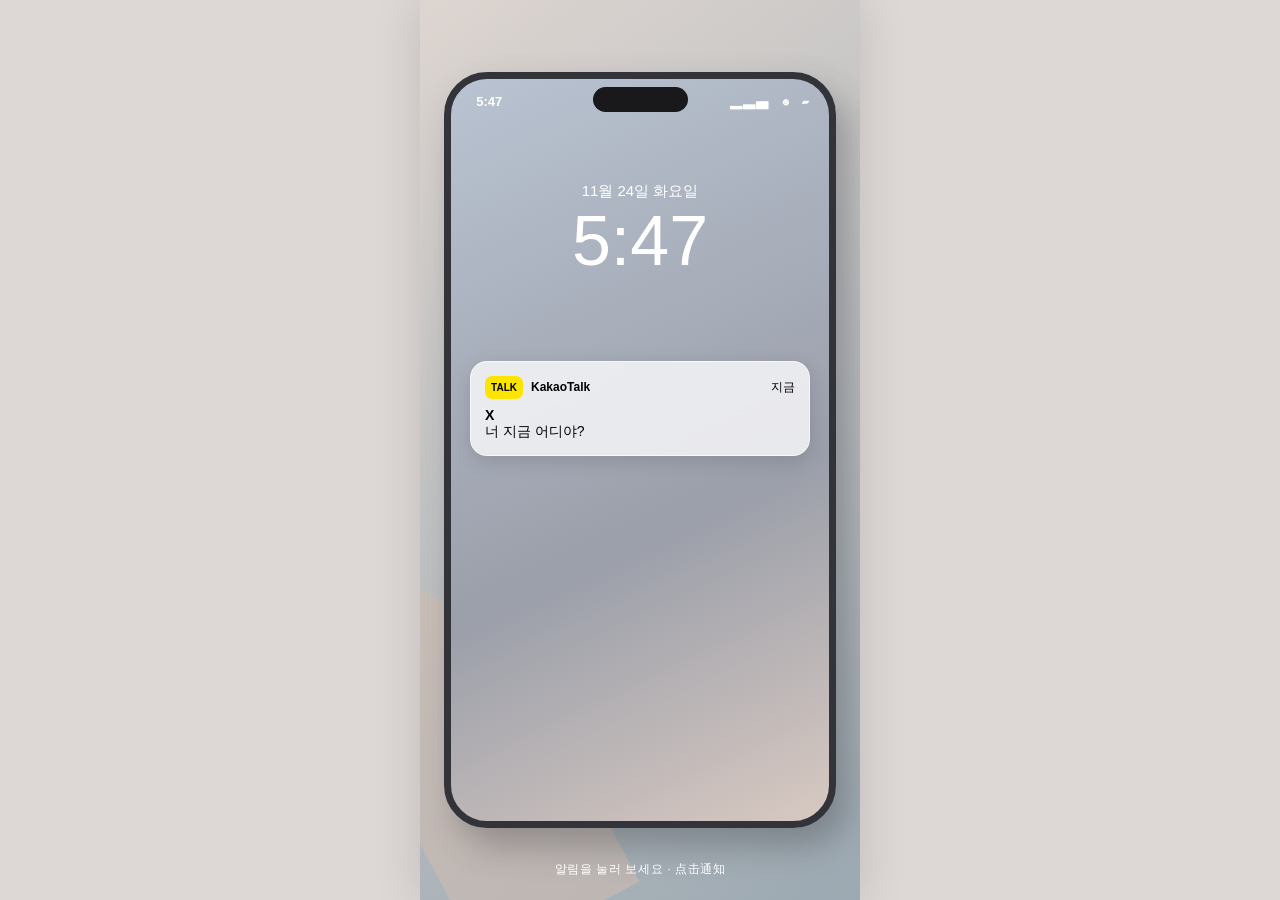
==== phone/demo.html @ fc139554 "Deploy first-person found-phone interactive Safari demo" ====
<!doctype html><html lang="ko"><head><meta charset="utf-8"><meta name="viewport" content="width=device-width,initial-scale=1,viewport-fit=cover"><title>拾得 · X / 互动原型</title><style>
*{box-sizing:border-box}body{margin:0;background:#ddd8d5;font-family:-apple-system,BlinkMacSystemFont,'Apple SD Gothic Neo',sans-serif;color:#292b30}button{font:inherit;cursor:pointer}main{height:100dvh;max-width:440px;margin:auto;position:relative;overflow:hidden;background:#b8bfc5;box-shadow:0 0 45px #0002}.scene{position:absolute;inset:0;display:none}.scene.on{display:flex}.pick{align-items:center;justify-content:center;background:linear-gradient(145deg,#ddd5d0,#9ca9b2)}.pick:before{content:"";position:absolute;top:-10%;right:-20%;width:75%;height:40%;border-top:2px solid #5f655d66;transform:rotate(-23deg)}.hand{position:absolute;bottom:-5%;left:-8%;width:40%;height:42%;border-radius:45% 55% 0 0;background:#d5bdb0;transform:rotate(-28deg);opacity:.5}.phone{width:89%;height:84%;border:7px solid #32343a;border-radius:43px;overflow:hidden;box-shadow:12px 18px 35px #30303555;background:linear-gradient(155deg,#b9c3d1,#9b9faa 60%,#d8c9c1);position:relative}.island{width:95px;height:25px;background:#19191b;border-radius:18px;margin:8px auto}.status{position:absolute;top:15px;left:25px;right:20px;display:flex;justify-content:space-between;color:white;font-size:13px;font-weight:700}.date{text-align:center;margin-top:70px;color:white;font-size:15px}.clock{text-align:center;font-size:70px;color:white;font-weight:200}.notice{position:absolute;top:38%;left:5%;width:90%;border:1px solid #fff9;background:#f6f6f8d9;backdrop-filter:blur(18px);border-radius:17px;padding:14px;text-align:left;box-shadow:0 5px 20px #0002}.notice .head{display:flex;align-items:center;gap:8px;font-size:12px}.icon{background:#fee500;border-radius:7px;padding:6px;font-weight:800;font-size:10px}.notice p{font-size:14px;margin:8px 0 0}.hint{position:absolute;bottom:22px;color:white;font-size:12px;letter-spacing:.05em}.chat{flex-direction:column;background:#b7c9d9}.chathead{padding:calc(18px + env(safe-area-inset-top)) 17px 13px;display:flex;align-items:center;gap:12px;font-size:17px;font-weight:700}.chathead button{border:0;background:none;font-size:28px}.chathead small{margin-left:auto;font-weight:400}.msgs{overflow:auto;flex:1;padding:12px 13px 24px}.day{background:#9eb2c2;color:#eef3f6;font-size:11px;border-radius:18px;width:max-content;margin:10px auto 24px;padding:7px 12px}.msg{display:flex;align-items:flex-end;gap:7px;margin:15px 0}.msg.mine{justify-content:flex-end}.avatar{width:35px;height:35px;border-radius:13px;background:#dce3e2;display:grid;place-items:center;font-size:12px;flex-shrink:0}.sender{font-size:12px;margin-bottom:5px}.bubble{background:white;padding:10px 12px;border-radius:4px 13px 13px 13px;max-width:245px;font-size:14px;line-height:1.5;white-space:pre-line}.mine .bubble{background:#fee500;border-radius:13px 4px 13px 13px}.time{font-size:10px;color:#677787}.audio{display:flex;align-items:center;gap:8px;min-width:174px}.play{width:30px;height:30px;border-radius:50%;border:0;background:#353b40;color:white}.bars{display:flex;gap:2px;align-items:center}.bars i{width:2px;background:#89919a;border-radius:3px}.audio small{font-size:11px;color:#777}.input{height:68px;background:white;display:flex;align-items:center;gap:12px;padding:10px 14px}.input span{font-size:23px;color:#888}.input div{flex:1;background:#f4f4f5;border-radius:17px;padding:10px;color:#aaa;font-size:13px}.next{position:absolute;right:14px;bottom:82px;border:0;background:#313b43;color:white;border-radius:22px;padding:10px 15px;font-size:12px}.end{align-items:center;justify-content:center;background:linear-gradient(#bbc4c9,#e2d8d3)}.figure{position:relative;width:76%;height:65%;background:linear-gradient(#c9c0bc 0 47%,#484950 47%);border-radius:47% 47% 15% 15%;overflow:hidden}.hair{position:absolute;top:11%;left:25%;width:50%;height:27%;background:#4d4541;border-radius:50% 50% 25% 25%}.face{position:absolute;top:25%;left:31%;width:39%;height:27%;background:#dbc2b5;border-radius:40% 40% 47% 47%}.eyes{position:absolute;top:42%;left:40%;letter-spacing:26px}.endtext{position:absolute;bottom:12%;left:9%;right:9%;text-align:center;background:#fff9;border-radius:14px;padding:16px;font-size:18px}.endtext small{display:block;font-size:12px;color:#666;margin-top:5px}.restart{position:absolute;top:24px;right:18px;border:0;background:#fffa;border-radius:20px;padding:9px 13px}</style></head><body><main><section id="pick" class="scene pick on"><div class="hand"></div><div class="phone"><div class="island"></div><div class="status"><span>5:47</span><span>▂▃▅　◉　▰</span></div><div class="date">11월 24일 화요일</div><div class="clock">5:47</div><button class="notice" id="notice"><div class="head"><span class="icon">TALK</span><b>KakaoTalk</b><span style="margin-left:auto">지금</span></div><p><b>X</b><br>너 지금 어디야?</p></button></div><div class="hint">알림을 눌러 보세요 · 点击通知</div></section><section id="chat" class="scene chat"><div class="chathead"><button id="back">‹</button>X ♡<small>⌕　☰</small></div><div class="msgs" id="msgs"><div class="day">2026년 11월 23일 월요일</div><div class="msg"><div class="avatar">SC</div><div><div class="sender">성찬</div><div class="bubble">집에 갔어?</div></div><div class="time">22:08</div></div><div class="msg mine"><span class="time">22:10</span><div class="bubble">응 거의 다 왔어</div></div><div class="msg"><div class="avatar">SC</div><div><div class="sender">성찬</div><div class="bubble">아 맞다<br>내 후드 너 입고 갔지 ㅋㅋ</div></div><div class="time">22:12</div></div><div class="msg mine"><span class="time">22:13</span><div class="bubble">왜 돌려줘? ㅎㅎ</div></div><div class="msg"><div class="avatar">SC</div><div><div class="sender">성찬</div><div class="bubble">아니 ㅋㅋ<br>그냥 다음에 입고 와</div></div><div class="time">22:14</div></div><div class="day">2026년 11월 24일 화요일</div><div class="msg"><div class="avatar">SC</div><div><div class="sender">성찬</div><div class="bubble">오늘 늦게 끝나?</div></div><div class="time">17:31</div></div><div class="msg mine"><span class="time">17:34</span><div class="bubble">조금만 더 하면 끝나</div></div><div class="msg"><div class="avatar">SC</div><div><div class="sender">성찬</div><div class="bubble"><div class="audio"><button class="play" data-n="0">▶</button><div class="bars"></div><small>0:09</small></div></div></div><div class="time">17:35</div></div><div class="msg mine"><span class="time">17:39</span><div class="bubble">왜 ㅋㅋ</div></div><div class="msg"><div class="avatar">SC</div><div><div class="sender">성찬</div><div class="bubble"><div class="audio"><button class="play" data-n="1">▶</button><div class="bars"></div><small>0:07</small></div></div></div><div class="time">17:40</div></div><div class="msg"><div class="avatar">SC</div><div><div class="sender">성찬</div><div class="bubble">아무것도 아니야 ㅋㅋ</div></div><div class="time">17:41</div></div><div class="msg mine"><span class="time">17:47</span><div class="bubble">너 지금 어디야?</div></div></div><div class="input"><span>＋</span><div>메시지 입력</div><span>☺</span></div><button class="next" id="ending">뒤에서 발소리가 들린다…　›</button></section><section id="end" class="scene end"><button class="restart" id="restart">↻ 다시 보기</button><div class="figure"><div class="hair"></div><div class="face"></div><div class="eyes">· ·</div></div><div class="endtext" id="endtext">저기…<small>那个……</small></div></section></main><script>
const $=s=>document.querySelector(s);function show(id){document.querySelectorAll('.scene').forEach(e=>e.classList.toggle('on',e.id===id))}$('#notice').onclick=()=>{show('chat');$('#msgs').scrollTop=$('#msgs').scrollHeight};$('#back').onclick=()=>show('pick');document.querySelectorAll('.bars').forEach(e=>{for(let i=0;i<24;i++){let b=document.createElement('i');b.style.height=(4+Math.abs(Math.sin(i*1.7))*17)+'px';e.append(b)}});document.querySelectorAll('.play').forEach(b=>b.onclick=()=>{let lines=['아, 너 오늘 늦게 끝나? 나 지금 근처인데.','아니, 그냥… 너 좋아하는 빵집 지나가다가 생각나서.'];if(!('speechSynthesis'in window)){alert('此浏览器暂不支持示意语音');return}let u=new SpeechSynthesisUtterance(lines[+b.dataset.n]);u.lang='ko-KR';u.rate=.92;speechSynthesis.cancel();speechSynthesis.speak(u);b.textContent='Ⅱ';u.onend=()=>b.textContent='▶'});$('#ending').onclick=()=>{speechSynthesis?.cancel();show('end');let e=$('#endtext');e.innerHTML='저기…<small>那个……</small>';setTimeout(()=>e.innerHTML='그거 제 폰인데요.<small>那是我的手机。</small>',1800);setTimeout(()=>e.innerHTML='…어? 너였어?<small>……诶？是你啊？</small>',3900)};$('#restart').onclick=()=>show('pick');
</script></body></html>
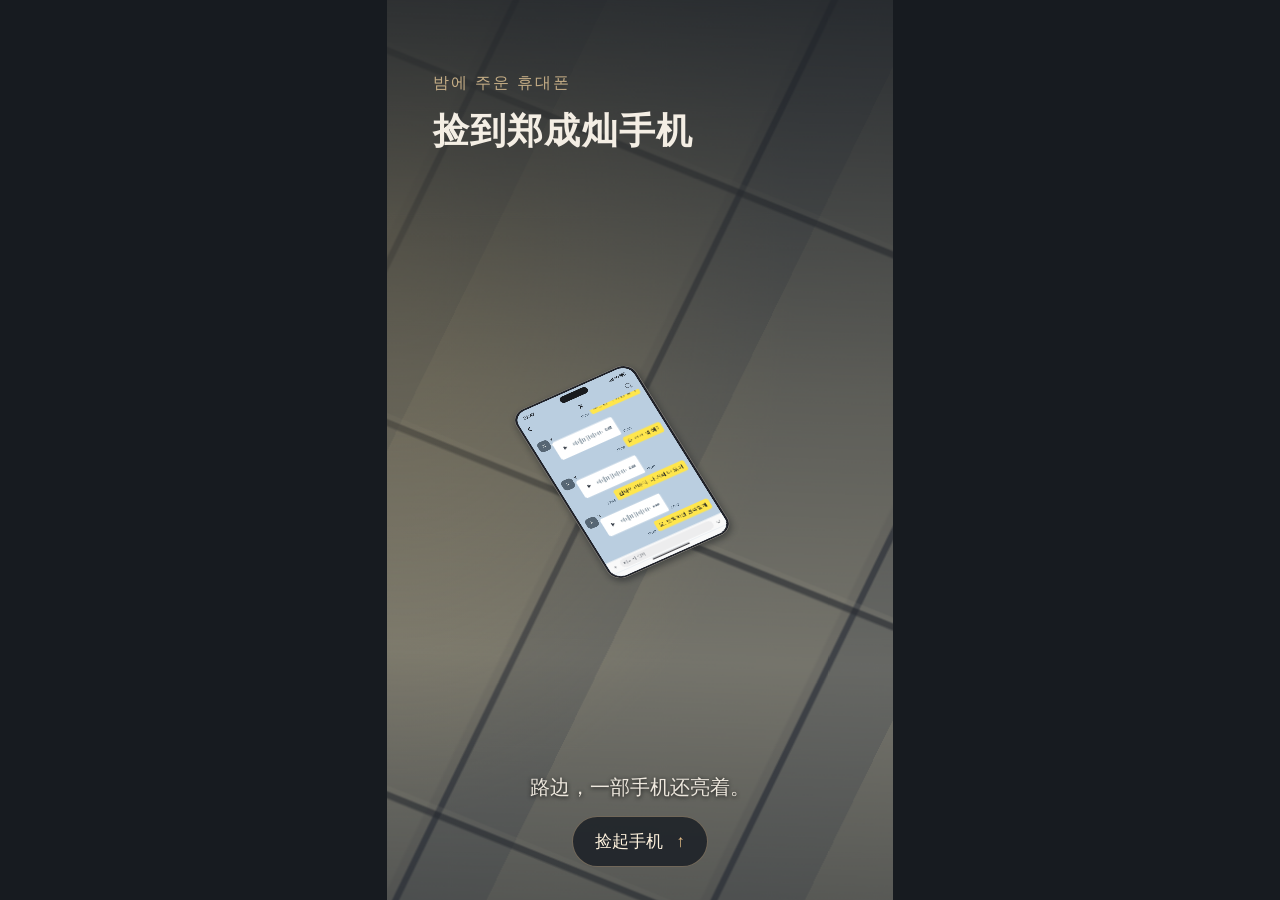
==== commit e6fc6b67: "Complete the first-person found-phone story for mobile" ====
--- a/phone/demo.html
+++ b/phone/demo.html
@@ -1,4 +1,10 @@
-<!doctype html><html lang="ko"><head><meta charset="utf-8"><meta name="viewport" content="width=device-width,initial-scale=1,viewport-fit=cover"><title>拾得 · X / 互动原型</title><style>
-*{box-sizing:border-box}body{margin:0;background:#ddd8d5;font-family:-apple-system,BlinkMacSystemFont,'Apple SD Gothic Neo',sans-serif;color:#292b30}button{font:inherit;cursor:pointer}main{height:100dvh;max-width:440px;margin:auto;position:relative;overflow:hidden;background:#b8bfc5;box-shadow:0 0 45px #0002}.scene{position:absolute;inset:0;display:none}.scene.on{display:flex}.pick{align-items:center;justify-content:center;background:linear-gradient(145deg,#ddd5d0,#9ca9b2)}.pick:before{content:"";position:absolute;top:-10%;right:-20%;width:75%;height:40%;border-top:2px solid #5f655d66;transform:rotate(-23deg)}.hand{position:absolute;bottom:-5%;left:-8%;width:40%;height:42%;border-radius:45% 55% 0 0;background:#d5bdb0;transform:rotate(-28deg);opacity:.5}.phone{width:89%;height:84%;border:7px solid #32343a;border-radius:43px;overflow:hidden;box-shadow:12px 18px 35px #30303555;background:linear-gradient(155deg,#b9c3d1,#9b9faa 60%,#d8c9c1);position:relative}.island{width:95px;height:25px;background:#19191b;border-radius:18px;margin:8px auto}.status{position:absolute;top:15px;left:25px;right:20px;display:flex;justify-content:space-between;color:white;font-size:13px;font-weight:700}.date{text-align:center;margin-top:70px;color:white;font-size:15px}.clock{text-align:center;font-size:70px;color:white;font-weight:200}.notice{position:absolute;top:38%;left:5%;width:90%;border:1px solid #fff9;background:#f6f6f8d9;backdrop-filter:blur(18px);border-radius:17px;padding:14px;text-align:left;box-shadow:0 5px 20px #0002}.notice .head{display:flex;align-items:center;gap:8px;font-size:12px}.icon{background:#fee500;border-radius:7px;padding:6px;font-weight:800;font-size:10px}.notice p{font-size:14px;margin:8px 0 0}.hint{position:absolute;bottom:22px;color:white;font-size:12px;letter-spacing:.05em}.chat{flex-direction:column;background:#b7c9d9}.chathead{padding:calc(18px + env(safe-area-inset-top)) 17px 13px;display:flex;align-items:center;gap:12px;font-size:17px;font-weight:700}.chathead button{border:0;background:none;font-size:28px}.chathead small{margin-left:auto;font-weight:400}.msgs{overflow:auto;flex:1;padding:12px 13px 24px}.day{background:#9eb2c2;color:#eef3f6;font-size:11px;border-radius:18px;width:max-content;margin:10px auto 24px;padding:7px 12px}.msg{display:flex;align-items:flex-end;gap:7px;margin:15px 0}.msg.mine{justify-content:flex-end}.avatar{width:35px;height:35px;border-radius:13px;background:#dce3e2;display:grid;place-items:center;font-size:12px;flex-shrink:0}.sender{font-size:12px;margin-bottom:5px}.bubble{background:white;padding:10px 12px;border-radius:4px 13px 13px 13px;max-width:245px;font-size:14px;line-height:1.5;white-space:pre-line}.mine .bubble{background:#fee500;border-radius:13px 4px 13px 13px}.time{font-size:10px;color:#677787}.audio{display:flex;align-items:center;gap:8px;min-width:174px}.play{width:30px;height:30px;border-radius:50%;border:0;background:#353b40;color:white}.bars{display:flex;gap:2px;align-items:center}.bars i{width:2px;background:#89919a;border-radius:3px}.audio small{font-size:11px;color:#777}.input{height:68px;background:white;display:flex;align-items:center;gap:12px;padding:10px 14px}.input span{font-size:23px;color:#888}.input div{flex:1;background:#f4f4f5;border-radius:17px;padding:10px;color:#aaa;font-size:13px}.next{position:absolute;right:14px;bottom:82px;border:0;background:#313b43;color:white;border-radius:22px;padding:10px 15px;font-size:12px}.end{align-items:center;justify-content:center;background:linear-gradient(#bbc4c9,#e2d8d3)}.figure{position:relative;width:76%;height:65%;background:linear-gradient(#c9c0bc 0 47%,#484950 47%);border-radius:47% 47% 15% 15%;overflow:hidden}.hair{position:absolute;top:11%;left:25%;width:50%;height:27%;background:#4d4541;border-radius:50% 50% 25% 25%}.face{position:absolute;top:25%;left:31%;width:39%;height:27%;background:#dbc2b5;border-radius:40% 40% 47% 47%}.eyes{position:absolute;top:42%;left:40%;letter-spacing:26px}.endtext{position:absolute;bottom:12%;left:9%;right:9%;text-align:center;background:#fff9;border-radius:14px;padding:16px;font-size:18px}.endtext small{display:block;font-size:12px;color:#666;margin-top:5px}.restart{position:absolute;top:24px;right:18px;border:0;background:#fffa;border-radius:20px;padding:9px 13px}</style></head><body><main><section id="pick" class="scene pick on"><div class="hand"></div><div class="phone"><div class="island"></div><div class="status"><span>5:47</span><span>▂▃▅　◉　▰</span></div><div class="date">11월 24일 화요일</div><div class="clock">5:47</div><button class="notice" id="notice"><div class="head"><span class="icon">TALK</span><b>KakaoTalk</b><span style="margin-left:auto">지금</span></div><p><b>X</b><br>너 지금 어디야?</p></button></div><div class="hint">알림을 눌러 보세요 · 点击通知</div></section><section id="chat" class="scene chat"><div class="chathead"><button id="back">‹</button>X ♡<small>⌕　☰</small></div><div class="msgs" id="msgs"><div class="day">2026년 11월 23일 월요일</div><div class="msg"><div class="avatar">SC</div><div><div class="sender">성찬</div><div class="bubble">집에 갔어?</div></div><div class="time">22:08</div></div><div class="msg mine"><span class="time">22:10</span><div class="bubble">응 거의 다 왔어</div></div><div class="msg"><div class="avatar">SC</div><div><div class="sender">성찬</div><div class="bubble">아 맞다<br>내 후드 너 입고 갔지 ㅋㅋ</div></div><div class="time">22:12</div></div><div class="msg mine"><span class="time">22:13</span><div class="bubble">왜 돌려줘? ㅎㅎ</div></div><div class="msg"><div class="avatar">SC</div><div><div class="sender">성찬</div><div class="bubble">아니 ㅋㅋ<br>그냥 다음에 입고 와</div></div><div class="time">22:14</div></div><div class="day">2026년 11월 24일 화요일</div><div class="msg"><div class="avatar">SC</div><div><div class="sender">성찬</div><div class="bubble">오늘 늦게 끝나?</div></div><div class="time">17:31</div></div><div class="msg mine"><span class="time">17:34</span><div class="bubble">조금만 더 하면 끝나</div></div><div class="msg"><div class="avatar">SC</div><div><div class="sender">성찬</div><div class="bubble"><div class="audio"><button class="play" data-n="0">▶</button><div class="bars"></div><small>0:09</small></div></div></div><div class="time">17:35</div></div><div class="msg mine"><span class="time">17:39</span><div class="bubble">왜 ㅋㅋ</div></div><div class="msg"><div class="avatar">SC</div><div><div class="sender">성찬</div><div class="bubble"><div class="audio"><button class="play" data-n="1">▶</button><div class="bars"></div><small>0:07</small></div></div></div><div class="time">17:40</div></div><div class="msg"><div class="avatar">SC</div><div><div class="sender">성찬</div><div class="bubble">아무것도 아니야 ㅋㅋ</div></div><div class="time">17:41</div></div><div class="msg mine"><span class="time">17:47</span><div class="bubble">너 지금 어디야?</div></div></div><div class="input"><span>＋</span><div>메시지 입력</div><span>☺</span></div><button class="next" id="ending">뒤에서 발소리가 들린다…　›</button></section><section id="end" class="scene end"><button class="restart" id="restart">↻ 다시 보기</button><div class="figure"><div class="hair"></div><div class="face"></div><div class="eyes">· ·</div></div><div class="endtext" id="endtext">저기…<small>那个……</small></div></section></main><script>
-const $=s=>document.querySelector(s);function show(id){document.querySelectorAll('.scene').forEach(e=>e.classList.toggle('on',e.id===id))}$('#notice').onclick=()=>{show('chat');$('#msgs').scrollTop=$('#msgs').scrollHeight};$('#back').onclick=()=>show('pick');document.querySelectorAll('.bars').forEach(e=>{for(let i=0;i<24;i++){let b=document.createElement('i');b.style.height=(4+Math.abs(Math.sin(i*1.7))*17)+'px';e.append(b)}});document.querySelectorAll('.play').forEach(b=>b.onclick=()=>{let lines=['아, 너 오늘 늦게 끝나? 나 지금 근처인데.','아니, 그냥… 너 좋아하는 빵집 지나가다가 생각나서.'];if(!('speechSynthesis'in window)){alert('此浏览器暂不支持示意语音');return}let u=new SpeechSynthesisUtterance(lines[+b.dataset.n]);u.lang='ko-KR';u.rate=.92;speechSynthesis.cancel();speechSynthesis.speak(u);b.textContent='Ⅱ';u.onend=()=>b.textContent='▶'});$('#ending').onclick=()=>{speechSynthesis?.cancel();show('end');let e=$('#endtext');e.innerHTML='저기…<small>那个……</small>';setTimeout(()=>e.innerHTML='그거 제 폰인데요.<small>那是我的手机。</small>',1800);setTimeout(()=>e.innerHTML='…어? 너였어?<small>……诶？是你啊？</small>',3900)};$('#restart').onclick=()=>show('pick');
-</script></body></html>+<!doctype html>
+<html lang="zh-CN">
+<head>
+  <meta charset="utf-8">
+  <meta name="viewport" content="width=device-width,initial-scale=1">
+  <meta http-equiv="refresh" content="0;url=./">
+  <title>捡到郑成灿手机</title>
+</head>
+<body><a href="./">打开互动手书</a></body>
+</html>
